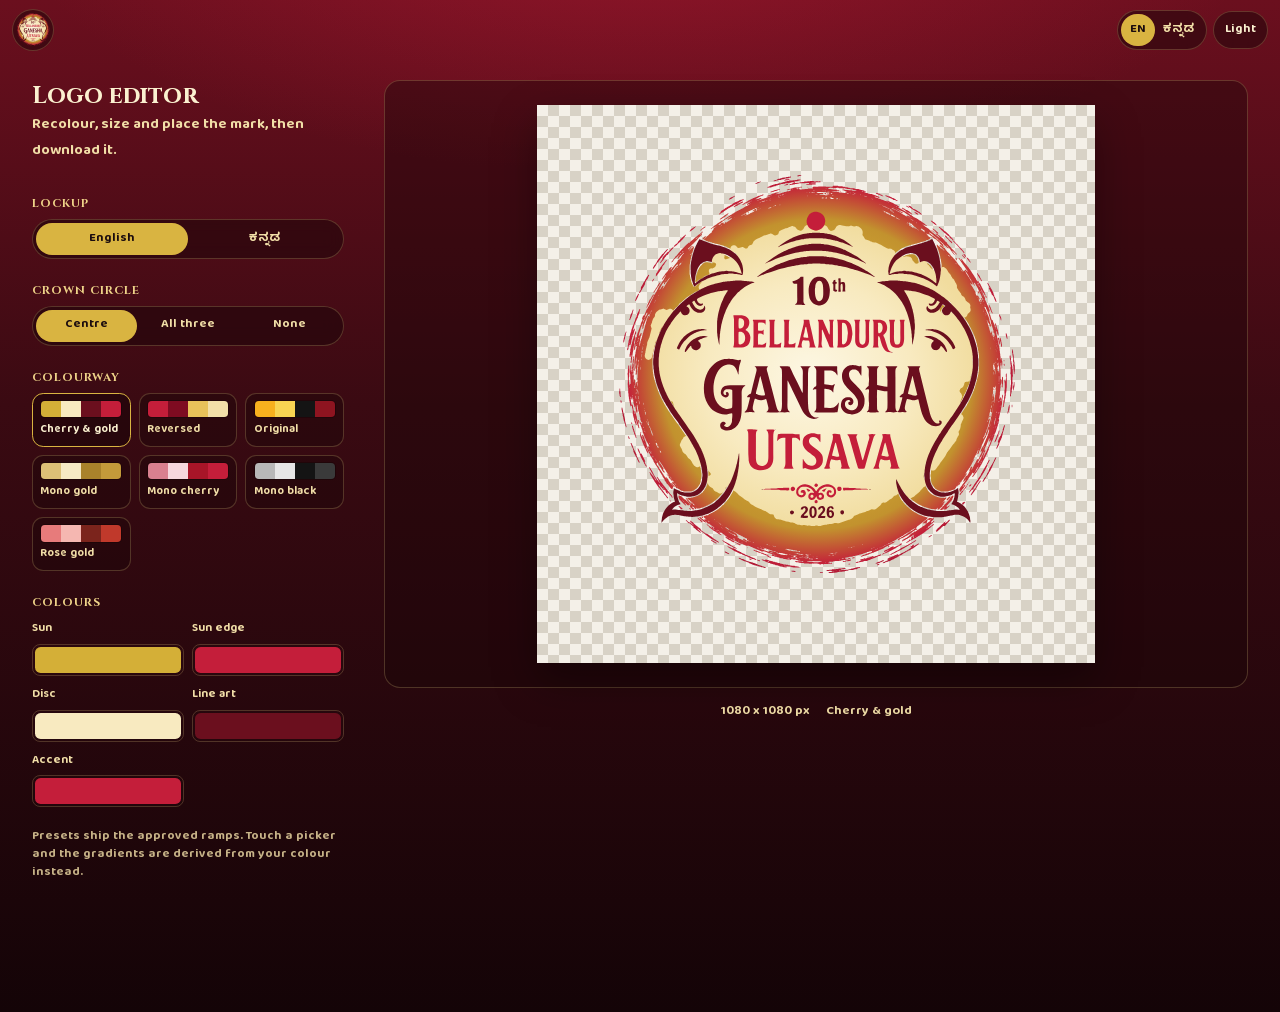
==== editor/index.html @ 96b64805 "Add logo editor functionality and styles for Bellandur Ganesha Utsava - Introduced a new logo editor" ====
<!DOCTYPE html>
<html lang="en" data-theme="dark" data-lang="en">
  <head>
    <meta charset="utf-8" />
    <meta name="viewport" content="width=device-width, initial-scale=1, viewport-fit=cover" />
    <title>Logo editor | Bellandur Ganesha Utsava</title>
    <meta
      name="description"
      content="Recolour and lay out the Bellandur Ganesha Utsava logo in your browser, then download it as a print-ready vector PDF, PNG or SVG."
    />
    <meta name="theme-color" content="#6B0F1E" />
    <link rel="icon" href="../imgs/logo-en.svg" type="image/svg+xml" />
    <script>
      (function () {
        try {
          var t = localStorage.getItem("bgu-theme") || "dark";
          var l = localStorage.getItem("bgu-lang") || "en";
          document.documentElement.setAttribute("data-theme", t === "light" ? "light" : "dark");
          document.documentElement.setAttribute("data-lang", l === "kn" ? "kn" : "en");
          document.documentElement.setAttribute("lang", l === "kn" ? "kn" : "en");
        } catch (e) {}
      })();
    </script>
    <link rel="stylesheet" href="../css/main.css" />
    <link rel="stylesheet" href="editor.css" />
  </head>
  <body data-asset-base="../" data-page="editor">
    <nav class="top-nav" aria-label="Site">
      <a class="nav-brand is-visible" href="../" aria-label="Home">
        <img data-brand-logo src="../imgs/logo-en.svg" width="3762" height="3762" alt="" />
      </a>
      <div class="controls">
        <div class="seg" role="group" aria-label="Language">
          <button type="button" data-set-lang="en" aria-pressed="true">EN</button>
          <button type="button" data-set-lang="kn" aria-pressed="false">ಕನ್ನಡ</button>
        </div>
        <button type="button" class="theme-toggle" id="theme-toggle" data-i18n="theme.toLight">
          Light
        </button>
      </div>
    </nav>

    <main class="page">
      <div class="editor-shell">
        <aside class="panel" aria-label="Logo controls">
          <div class="editor-head">
            <div>
              <h1 data-i18n="ed.title">Logo editor</h1>
              <p data-i18n="ed.lead">Recolour, size and place the mark, then download it.</p>
            </div>
          </div>

          <div class="field">
            <span class="field-label" id="lbl-lockup" data-i18n="ed.lockup">Lockup</span>
            <div class="seg seg--full" role="group" aria-labelledby="lbl-lockup" id="ctl-lockup">
              <button type="button" data-lockup="english" aria-pressed="true">English</button>
              <button type="button" data-lockup="kannada" aria-pressed="false">ಕನ್ನಡ</button>
            </div>
          </div>

          <div class="field">
            <span class="field-label" id="lbl-crown" data-i18n="ed.crown">Crown circle</span>
            <div class="seg seg--full" role="group" aria-labelledby="lbl-crown" id="ctl-crown">
              <button type="button" data-crown="center" aria-pressed="true" data-i18n="ed.crownCentre">
                Centre
              </button>
              <button type="button" data-crown="all" aria-pressed="false" data-i18n="ed.crownAll">
                All three
              </button>
              <button type="button" data-crown="none" aria-pressed="false" data-i18n="ed.crownNone">
                None
              </button>
            </div>
          </div>

          <div class="field">
            <span class="field-label" data-i18n="ed.colourway">Colourway</span>
            <div class="swatches" id="ctl-scheme"></div>
          </div>

          <div class="field">
            <span class="field-label" data-i18n="ed.colours">Colours</span>
            <div class="colours">
              <label class="colour"
                ><span data-i18n="ed.cSun">Sun</span
                ><input type="color" id="c-sun" value="#D4AF37"
              /></label>
              <label class="colour"
                ><span data-i18n="ed.cEdge">Sun edge</span
                ><input type="color" id="c-edge" value="#C41E3A"
              /></label>
              <label class="colour"
                ><span data-i18n="ed.cDisc">Disc</span
                ><input type="color" id="c-disc" value="#F8EAC0"
              /></label>
              <label class="colour"
                ><span data-i18n="ed.cInk">Line art</span
                ><input type="color" id="c-ink" value="#6B0F1E"
              /></label>
              <label class="colour"
                ><span data-i18n="ed.cAccent">Accent</span
                ><input type="color" id="c-accent" value="#C41E3A"
              /></label>
            </div>
            <p class="field-note" data-i18n="ed.coloursNote">
              Presets ship the approved ramps. Touch a picker and the gradients are
              derived from your colour instead.
            </p>
          </div>

          <div class="field">
            <span class="field-label" id="lbl-bg" data-i18n="ed.background">Background</span>
            <div class="seg seg--full" role="group" aria-labelledby="lbl-bg" id="ctl-bg">
              <button type="button" data-bg="transparent" aria-pressed="true" data-i18n="ed.bgNone">
                None
              </button>
              <button type="button" data-bg="#FFF8EC" aria-pressed="false" data-i18n="ed.bgPaper">
                Paper
              </button>
              <button type="button" data-bg="#6B0F1E" aria-pressed="false" data-i18n="ed.bgCherry">
                Cherry
              </button>
              <button type="button" data-bg="#D4AF37" aria-pressed="false" data-i18n="ed.bgGold">
                Gold
              </button>
            </div>
            <label class="colour"
              ><span data-i18n="ed.bgCustom">Custom background</span
              ><input type="color" id="c-bg" value="#140407"
            /></label>
          </div>

          <div class="field">
            <label for="ctl-board" data-i18n="ed.artboard">Artboard</label>
            <select id="ctl-board"></select>
            <div class="row" id="ctl-custom-board" hidden>
              <label class="colour"
                ><span data-i18n="ed.width">Width</span
                ><input type="number" id="board-w" min="1" step="1" value="1080"
              /></label>
              <label class="colour"
                ><span data-i18n="ed.height">Height</span
                ><input type="number" id="board-h" min="1" step="1" value="1080"
              /></label>
            </div>
          </div>

          <div class="field">
            <label for="ctl-size" data-i18n="ed.size">Size</label>
            <input type="range" id="ctl-size" min="20" max="160" step="1" value="78" />
            <div class="row">
              <button type="button" class="btn btn--ghost" id="btn-fit" data-i18n="ed.fit">Fit</button>
              <button type="button" class="btn btn--ghost" id="btn-centre" data-i18n="ed.centre">
                Centre
              </button>
            </div>
            <p class="field-note" data-i18n="ed.dragNote">Drag the mark on the artboard to place it.</p>
          </div>

          <div class="field">
            <label for="ctl-png" data-i18n="ed.pngSize">PNG size</label>
            <select id="ctl-png"></select>
          </div>

          <div class="field">
            <span class="field-label" data-i18n="ed.download">Download</span>
            <button type="button" class="btn" id="btn-pdf" data-i18n="ed.pdf">PDF for print</button>
            <div class="row">
              <button type="button" class="btn btn--ghost" id="btn-png">PNG</button>
              <button type="button" class="btn btn--ghost" id="btn-svg">SVG</button>
            </div>
            <p class="field-note" data-i18n="ed.pdfNote">
              The PDF is real vector art, so it stays sharp at any size. PDF pages have
              no transparency: with no background the mark prints on bare paper.
            </p>
          </div>

          <p class="field-note">
            <a class="back-link" href="../resources/" data-i18n="ed.backResources"
              >Back to resources</a
            >
          </p>
        </aside>

        <section class="stage" aria-label="Preview">
          <div class="stage-frame">
            <div class="artboard" id="artboard" data-transparent="true"></div>
          </div>
          <div class="stage-meta">
            <span id="stage-dims"></span>
            <span id="stage-scheme"></span>
          </div>
          <p class="stage-status" id="status" role="status"></p>
        </section>
      </div>
    </main>

    <script src="../js/main.js" defer></script>
    <script src="svg2pdf.js" defer></script>
    <script src="editor.js" defer></script>
  </body>
</html>
---- css/main.css ----
@font-face {
  font-family: "Cinzel";
  src: url("../fonts-web/Cinzel-700.woff2") format("woff2");
  font-weight: 700;
  font-style: normal;
  font-display: swap;
}

@font-face {
  font-family: "Cinzel";
  src: url("../fonts-web/Cinzel-900.woff2") format("woff2");
  font-weight: 900;
  font-style: normal;
  font-display: swap;
}

@font-face {
  font-family: "Baloo Tamma 2";
  src: url("../fonts-web/BalooTamma2-700.woff2") format("woff2");
  font-weight: 700;
  font-style: normal;
  font-display: swap;
}

@font-face {
  font-family: "Noto Sans Kannada";
  src: url("../fonts-web/NotoSansKannada-700.woff2") format("woff2");
  font-weight: 700;
  font-style: normal;
  font-display: swap;
}

:root,
[data-theme="dark"] {
  --cherry-900: #3a0a12;
  --cherry-800: #6b0f1e;
  --cherry-700: #8f1529;
  --cherry-600: #c41e3a;
  --gold-100: #fbf1d0;
  --gold-200: #f2dfa8;
  --gold-300: #efd489;
  --gold-400: #d9b441;
  --gold-500: #c9932f;
  --ink: #1a0b0e;
  --paper: #fff8ec;
  --bg: #3a0a12;
  --bg-mid: #6b0f1e;
  --bg-deep: #1a0508;
  --text: #fff8ec;
  --text-muted: #f2dfa8;
  --heading: #fbf1d0;
  --accent: #d9b441;
  --accent-soft: #efd489;
  --surface: rgba(26, 5, 8, 0.4);
  --surface-strong: rgba(26, 5, 8, 0.55);
  --border: rgba(239, 212, 137, 0.45);
  --border-soft: rgba(239, 212, 137, 0.22);
  --nav-bg: rgba(26, 5, 8, 0.5);
  --glow-a: rgba(196, 30, 58, 0.55);
  --glow-b: rgba(201, 147, 47, 0.22);
  --dot: rgba(251, 241, 208, 0.45);
  --dot-idle: rgba(251, 241, 208, 0.35);
  --btn-ghost-hover: rgba(251, 241, 208, 0.08);
  --photo-grad-a: rgba(239, 212, 137, 0.35);
  --photo-grad-b: rgba(196, 30, 58, 0.55);
  --photo-base: linear-gradient(160deg, #8f1529, #3a0a12);
  --page-bg: radial-gradient(ellipse 90% 50% at 50% -10%, rgba(196, 30, 58, 0.45), transparent 55%),
    linear-gradient(180deg, #6b0f1e, #3a0a12 40%, #140407);
  --theme-meta: #6b0f1e;
  --space-1: 0.25rem;
  --space-2: 0.5rem;
  --space-3: 0.75rem;
  --space-4: 1rem;
  --space-5: 1.5rem;
  --space-6: 2rem;
  --space-7: 3rem;
  --space-8: 4rem;
  --radius: 1rem;
  --font-display: "Cinzel", "Times New Roman", serif;
  --font-body: "Baloo Tamma 2", "Noto Sans Kannada", system-ui, sans-serif;
  --safe-b: env(safe-area-inset-bottom, 0px);
  --safe-t: env(safe-area-inset-top, 0px);
}

[data-theme="light"] {
  --bg: #fff8ec;
  --bg-mid: #f7e7c8;
  --bg-deep: #f0d9a8;
  --text: #3a0a12;
  --text-muted: #6b0f1e;
  --heading: #6b0f1e;
  --accent: #9a6418;
  --accent-soft: #c9932f;
  --surface: rgba(107, 15, 30, 0.06);
  --surface-strong: rgba(107, 15, 30, 0.1);
  --border: rgba(107, 15, 30, 0.35);
  --border-soft: rgba(107, 15, 30, 0.18);
  --nav-bg: rgba(255, 248, 236, 0.82);
  --glow-a: rgba(196, 30, 58, 0.18);
  --glow-b: rgba(201, 147, 47, 0.28);
  --dot: rgba(107, 15, 30, 0.28);
  --dot-idle: rgba(107, 15, 30, 0.28);
  --btn-ghost-hover: rgba(107, 15, 30, 0.06);
  --photo-grad-a: rgba(201, 147, 47, 0.35);
  --photo-grad-b: rgba(196, 30, 58, 0.28);
  --photo-base: linear-gradient(160deg, #f7e7c8, #fbf1d0);
  --page-bg: radial-gradient(ellipse 90% 50% at 50% -10%, rgba(196, 30, 58, 0.12), transparent 55%),
    linear-gradient(180deg, #fff8ec, #f7e7c8 55%, #f0d9a8);
  --theme-meta: #fff8ec;
  --ink: #3a0a12;
  --gold-100: #6b0f1e;
  --gold-200: #6b0f1e;
  --gold-300: #8f1529;
  --gold-400: #9a6418;
}

[data-lang="kn"] body {
  font-family: "Noto Sans Kannada", "Baloo Tamma 2", system-ui, sans-serif;
}

[data-lang="kn"] .reel h1,
[data-lang="kn"] .reel h2,
[data-lang="kn"] .page-header h1,
[data-lang="kn"] .asset-group h2 {
  font-family: "Noto Sans Kannada", "Baloo Tamma 2", sans-serif;
  letter-spacing: 0;
  font-weight: 700;
}

*,
*::before,
*::after {
  box-sizing: border-box;
}

html {
  height: 100%;
  scroll-behavior: smooth;
}

body {
  margin: 0;
  min-height: 100%;
  font-family: var(--font-body);
  color: var(--text);
  background: var(--bg);
  -webkit-font-smoothing: antialiased;
  text-rendering: optimizeLegibility;
}

img {
  max-width: 100%;
  height: auto;
  display: block;
}

a {
  color: inherit;
}

.sr-only {
  position: absolute;
  width: 1px;
  height: 1px;
  padding: 0;
  margin: -1px;
  overflow: hidden;
  clip: rect(0, 0, 0, 0);
  white-space: nowrap;
  border: 0;
  opacity: 0;
}

/* Reels shell */
.reels {
  height: 100dvh;
  overflow-y: auto;
  scroll-snap-type: y mandatory;
  scroll-behavior: smooth;
  overscroll-behavior-y: contain;
  -webkit-overflow-scrolling: touch;
}

.reel {
  position: relative;
  min-height: 100dvh;
  scroll-snap-align: start;
  scroll-snap-stop: always;
  display: grid;
  align-content: center;
  padding: calc(var(--safe-t) + var(--space-6)) var(--space-5)
    calc(var(--safe-b) + var(--space-8));
  overflow: hidden;
  isolation: isolate;
}

.reel::before {
  content: "";
  position: absolute;
  inset: 0;
  z-index: -2;
  background:
    radial-gradient(ellipse 90% 70% at 50% 0%, var(--glow-a), transparent 55%),
    radial-gradient(ellipse 80% 60% at 80% 100%, var(--glow-b), transparent 50%),
    linear-gradient(165deg, var(--bg-mid) 0%, var(--bg) 48%, var(--bg-deep) 100%);
}

.reel::after {
  content: "";
  position: absolute;
  inset: 0;
  z-index: -1;
  opacity: 0.18;
  background-image: radial-gradient(circle at 1px 1px, var(--dot) 1px, transparent 0);
  background-size: 22px 22px;
  pointer-events: none;
}

.reel-inner {
  width: min(100%, 28rem);
  margin-inline: auto;
  text-align: center;
}

.reel h1,
.reel h2 {
  font-family: var(--font-display);
  font-weight: 900;
  line-height: 1.1;
  letter-spacing: 0.02em;
  margin: 0 0 var(--space-4);
  text-wrap: balance;
}

.reel h1 {
  font-size: clamp(1.85rem, 7vw, 2.6rem);
  color: var(--heading);
}

.reel h2 {
  font-size: clamp(1.55rem, 6vw, 2.15rem);
  color: var(--heading);
}

.reel p {
  margin: 0 0 var(--space-5);
  font-size: 1.05rem;
  line-height: 1.55;
  color: var(--text-muted);
  text-wrap: pretty;
}

.kannada,
.lang-sub {
  font-family: "Noto Sans Kannada", "Baloo Tamma 2", sans-serif;
  font-size: 1.15rem;
  color: var(--accent-soft);
  margin-bottom: var(--space-4);
}

[data-lang="en"] .only-kn,
[data-lang="kn"] .only-en {
  display: none !important;
}

.brand-mark {
  width: min(68vw, 15rem);
  margin: 0 auto var(--space-5);
  filter: drop-shadow(0 18px 28px rgba(0, 0, 0, 0.35));
  animation: float-soft 5.5s ease-in-out infinite;
  transform-origin: center top;
  transition: opacity 420ms ease, transform 520ms cubic-bezier(0.22, 1, 0.36, 1), filter 420ms ease;
  will-change: transform, opacity;
}

body.is-away-home .brand-mark {
  animation: none;
  opacity: 0;
  transform: translate(-28vw, -38vh) scale(0.18);
  filter: drop-shadow(0 4px 8px rgba(0, 0, 0, 0.2));
  pointer-events: none;
}

@keyframes float-soft {
  0%,
  100% {
    transform: translateY(0);
  }
  50% {
    transform: translateY(-0.55rem);
  }
}

@media (prefers-reduced-motion: reduce) {
  .brand-mark {
    animation: none;
    transition: opacity 200ms ease;
  }

  body.is-away-home .brand-mark {
    transform: none;
  }

  .nav-brand {
    transition: opacity 200ms ease;
    transform: none;
  }

  body.is-away-home .nav-brand,
  body[data-page="resources"] .nav-brand,
  .nav-brand.is-visible {
    transform: none;
  }

  html {
    scroll-behavior: auto;
  }

  .reel.is-active .reel-inner {
    animation: none;
  }
}

.eyebrow {
  display: inline-block;
  margin-bottom: var(--space-3);
  font-family: var(--font-display);
  font-size: 0.78rem;
  font-weight: 700;
  letter-spacing: 0.16em;
  text-transform: uppercase;
  color: var(--accent);
}

[data-lang="kn"] .eyebrow {
  font-family: "Noto Sans Kannada", "Baloo Tamma 2", sans-serif;
  letter-spacing: 0.04em;
  text-transform: none;
}

.cta-row {
  display: flex;
  flex-wrap: wrap;
  gap: var(--space-3);
  justify-content: center;
}

.btn {
  display: inline-flex;
  align-items: center;
  justify-content: center;
  min-height: 2.75rem;
  padding: 0.7rem 1.25rem;
  border-radius: 999px;
  border: 2px solid transparent;
  font-family: var(--font-body);
  font-size: 1rem;
  font-weight: 700;
  text-decoration: none;
  transition: transform 160ms ease, background-color 160ms ease, border-color 160ms ease;
}

.btn:focus-visible {
  outline: 3px solid var(--accent-soft);
  outline-offset: 3px;
}

.btn-primary {
  background: var(--accent);
  color: var(--ink);
}

[data-theme="dark"] .btn-primary {
  color: #1a0b0e;
}

[data-theme="light"] .btn-primary {
  color: #fff8ec;
  background: var(--cherry-600);
}

.btn-primary:hover {
  transform: translateY(-1px);
  filter: brightness(1.05);
}

.btn-ghost {
  background: transparent;
  color: var(--heading);
  border-color: var(--border);
}

.btn-ghost:hover {
  border-color: var(--accent);
  background: var(--btn-ghost-hover);
}

.placeholder-box {
  margin: 0 auto var(--space-5);
  padding: var(--space-5);
  border: 1.5px dashed var(--border);
  border-radius: var(--radius);
  background: var(--surface);
  color: var(--text-muted);
}

.placeholder-box + .placeholder-box {
  margin-top: calc(var(--space-3) * -1);
}

.placeholder-box strong {
  display: block;
  font-family: var(--font-display);
  font-size: 1.05rem;
  color: var(--heading);
  margin-bottom: var(--space-2);
}

[data-lang="kn"] .placeholder-box strong {
  font-family: "Noto Sans Kannada", "Baloo Tamma 2", sans-serif;
}

.placeholder-box span {
  display: block;
  font-size: 0.95rem;
  line-height: 1.45;
  color: var(--text-muted);
}

.program-list {
  list-style: none;
  margin: 0 0 var(--space-5);
  padding: 0;
  display: grid;
  gap: var(--space-3);
  text-align: left;
}

.program-list li {
  padding: var(--space-4);
  border-radius: calc(var(--radius) - 2px);
  background: var(--surface);
  border: 1px solid var(--border-soft);
}

.program-list .slot {
  display: block;
  font-family: var(--font-display);
  font-size: 0.8rem;
  letter-spacing: 0.08em;
  text-transform: uppercase;
  color: var(--accent);
  margin-bottom: var(--space-1);
}

[data-lang="kn"] .program-list .slot {
  font-family: "Noto Sans Kannada", "Baloo Tamma 2", sans-serif;
  letter-spacing: 0.02em;
  text-transform: none;
}

.program-list .title {
  display: block;
  font-size: 1.05rem;
  color: var(--heading);
}

.qr-frame {
  width: min(58vw, 12rem);
  aspect-ratio: 1;
  margin: 0 auto var(--space-5);
  display: grid;
  place-items: center;
  border-radius: var(--radius);
  border: 2px dashed var(--border);
  background:
    linear-gradient(135deg, var(--surface), var(--surface-strong)),
    repeating-linear-gradient(
      -45deg,
      transparent,
      transparent 8px,
      var(--border-soft) 8px,
      var(--border-soft) 16px
    );
  color: var(--text-muted);
  font-size: 0.95rem;
  line-height: 1.35;
  padding: var(--space-4);
}

.photo-link {
  display: block;
  margin: 0 auto var(--space-5);
  width: min(100%, 18rem);
  aspect-ratio: 4 / 5;
  border-radius: 1.25rem;
  overflow: hidden;
  position: relative;
  text-decoration: none;
  border: 2px solid var(--border-soft);
  background:
    radial-gradient(circle at 30% 20%, var(--photo-grad-a), transparent 45%),
    radial-gradient(circle at 70% 80%, var(--photo-grad-b), transparent 50%),
    var(--photo-base);
  box-shadow: 0 18px 40px rgba(0, 0, 0, 0.2);
  transition: transform 180ms ease, border-color 180ms ease;
}

.photo-link:hover {
  transform: translateY(-2px);
  border-color: var(--accent);
}

.photo-link:focus-visible {
  outline: 3px solid var(--accent-soft);
  outline-offset: 3px;
}

.photo-link .label {
  position: absolute;
  inset: auto 0 0;
  padding: var(--space-5) var(--space-4);
  background: linear-gradient(transparent, rgba(26, 5, 8, 0.88));
  font-family: var(--font-display);
  font-size: 1rem;
  color: #fbf1d0;
}

[data-theme="light"] .photo-link .label {
  background: linear-gradient(transparent, rgba(255, 248, 236, 0.95));
  color: var(--heading);
}

[data-lang="kn"] .photo-link .label {
  font-family: "Noto Sans Kannada", "Baloo Tamma 2", sans-serif;
}

.top-nav {
  position: fixed;
  top: 0;
  left: 0;
  right: 0;
  z-index: 20;
  display: flex;
  justify-content: space-between;
  align-items: center;
  gap: var(--space-2);
  padding: calc(var(--safe-t) + 0.55rem) var(--space-3) 0.55rem;
  pointer-events: none;
}

.top-nav a,
.controls {
  pointer-events: auto;
}

.nav-brand {
  display: grid;
  place-items: center;
  flex: 0 0 auto;
  width: 2.65rem;
  height: 2.65rem;
  padding: 0.15rem;
  border-radius: 999px;
  text-decoration: none;
  background: var(--nav-bg);
  border: 1px solid var(--border-soft);
  backdrop-filter: blur(8px);
  opacity: 0;
  visibility: hidden;
  transform: translate(38vw, 36vh) scale(5.2);
  transform-origin: center center;
  transition: opacity 380ms ease, transform 520ms cubic-bezier(0.22, 1, 0.36, 1), visibility 0s linear 380ms;
  pointer-events: none;
  will-change: transform, opacity;
}

.nav-brand img {
  width: 100%;
  height: 100%;
  object-fit: contain;
}

.nav-brand.is-visible,
body.is-away-home .nav-brand,
body[data-page="resources"] .nav-brand {
  opacity: 1;
  visibility: visible;
  transform: translate(0, 0) scale(1);
  pointer-events: auto;
  transition: opacity 380ms ease, transform 520ms cubic-bezier(0.22, 1, 0.36, 1), visibility 0s linear 0s;
}

.nav-brand:focus-visible {
  outline: 3px solid var(--accent-soft);
  outline-offset: 2px;
}

.nav-link {
  font-size: 0.88rem;
  font-weight: 700;
  text-decoration: none;
  color: var(--heading);
  padding: 0.4rem 0.7rem;
  border-radius: 999px;
  background: var(--nav-bg);
  border: 1px solid var(--border-soft);
  backdrop-filter: blur(8px);
}

.nav-link:focus-visible {
  outline: 3px solid var(--accent-soft);
  outline-offset: 2px;
}

.controls {
  display: flex;
  align-items: center;
  gap: 0.35rem;
  flex-wrap: wrap;
  justify-content: flex-end;
  max-width: 70%;
}

.seg {
  display: inline-flex;
  align-items: center;
  padding: 0.18rem;
  border-radius: 999px;
  background: var(--nav-bg);
  border: 1px solid var(--border-soft);
  backdrop-filter: blur(8px);
}

.seg button {
  appearance: none;
  border: 0;
  background: transparent;
  color: var(--text-muted);
  font-family: var(--font-body);
  font-size: 0.78rem;
  font-weight: 700;
  min-height: 2rem;
  min-width: 2rem;
  padding: 0.25rem 0.55rem;
  border-radius: 999px;
  cursor: pointer;
  line-height: 1;
}

.seg button[aria-pressed="true"] {
  background: var(--accent);
  color: #1a0b0e;
}

[data-theme="light"] .seg button[aria-pressed="true"] {
  background: var(--cherry-600);
  color: #fff8ec;
}

.seg button:focus-visible {
  outline: 2px solid var(--accent-soft);
  outline-offset: 1px;
}

.theme-toggle {
  appearance: none;
  border: 1px solid var(--border-soft);
  background: var(--nav-bg);
  color: var(--heading);
  font-family: var(--font-body);
  font-size: 0.78rem;
  font-weight: 700;
  min-height: 2.35rem;
  padding: 0.25rem 0.7rem;
  border-radius: 999px;
  cursor: pointer;
  backdrop-filter: blur(8px);
}

.theme-toggle:focus-visible {
  outline: 2px solid var(--accent-soft);
  outline-offset: 2px;
}

.dots {
  position: fixed;
  right: 0.7rem;
  top: 50%;
  transform: translateY(-50%);
  z-index: 20;
  display: flex;
  flex-direction: column;
  gap: 0.55rem;
}

.dots button {
  width: 0.55rem;
  height: 0.55rem;
  padding: 0;
  border: 0;
  border-radius: 999px;
  background: var(--dot-idle);
  cursor: pointer;
  transition: transform 160ms ease, background-color 160ms ease;
}

.dots button[aria-current="true"] {
  background: var(--accent);
  transform: scale(1.35);
}

.dots button:focus-visible {
  outline: 2px solid var(--accent-soft);
  outline-offset: 2px;
}

.swipe-hint {
  position: absolute;
  left: 50%;
  bottom: calc(var(--safe-b) + 1.1rem);
  transform: translateX(-50%);
  font-size: 0.82rem;
  letter-spacing: 0.08em;
  text-transform: uppercase;
  color: var(--text-muted);
  opacity: 0.85;
  animation: nudge 2.2s ease-in-out infinite;
}

[data-lang="kn"] .swipe-hint {
  letter-spacing: 0.02em;
  text-transform: none;
  font-family: "Noto Sans Kannada", "Baloo Tamma 2", sans-serif;
}

@keyframes nudge {
  0%,
  100% {
    transform: translate(-50%, 0);
    opacity: 0.7;
  }
  50% {
    transform: translate(-50%, 0.35rem);
    opacity: 1;
  }
}

@media (prefers-reduced-motion: reduce) {
  .swipe-hint {
    animation: none;
  }
}

.reel.is-active .reel-inner {
  animation: rise-in 520ms ease both;
}

@keyframes rise-in {
  from {
    opacity: 0.55;
    transform: translateY(0.8rem);
  }
  to {
    opacity: 1;
    transform: translateY(0);
  }
}

/* Resources page */
.page {
  min-height: 100dvh;
  background: var(--page-bg);
  color: var(--text);
  padding: calc(var(--safe-t) + var(--space-7)) var(--space-4)
    calc(var(--safe-b) + var(--space-7));
}

.page-wrap {
  width: min(100%, 42rem);
  margin: 0 auto;
}

.page-header {
  text-align: center;
  margin-bottom: var(--space-7);
}

.page-header img {
  width: 7.5rem;
  margin: 0 auto var(--space-4);
}

.page-header h1 {
  font-family: var(--font-display);
  font-weight: 900;
  font-size: clamp(1.7rem, 6vw, 2.3rem);
  color: var(--heading);
  margin: 0 0 var(--space-3);
}

.page-header p {
  margin: 0;
  color: var(--text-muted);
  line-height: 1.5;
}

.back-link {
  display: inline-flex;
  margin-bottom: var(--space-5);
  color: var(--accent);
  font-weight: 700;
  text-decoration: none;
}

.back-link:focus-visible {
  outline: 3px solid var(--accent-soft);
  outline-offset: 3px;
}

.asset-group {
  margin-bottom: var(--space-7);
}

.asset-group h2 {
  font-family: var(--font-display);
  font-size: 1.2rem;
  color: var(--heading);
  margin: 0 0 var(--space-4);
  padding-bottom: var(--space-2);
  border-bottom: 1px solid var(--border-soft);
}

.editor-cta-body {
  margin: 0 0 var(--space-3);
  font-size: 0.92rem;
  color: var(--text-muted);
  line-height: 1.5;
}

.asset-grid {
  display: grid;
  gap: var(--space-4);
}

@media (min-width: 640px) {
  .asset-grid {
    grid-template-columns: 1fr 1fr;
  }
}

.asset-card {
  display: grid;
  gap: var(--space-3);
  padding: var(--space-4);
  border-radius: var(--radius);
  background: var(--surface);
  border: 1px solid var(--border-soft);
}

.asset-card .preview {
  aspect-ratio: 1;
  display: grid;
  place-items: center;
  border-radius: calc(var(--radius) - 4px);
  background: var(--surface-strong);
  padding: var(--space-4);
}

.asset-card .preview.dark {
  background: #140407;
}

.asset-card .preview.light {
  background: #fff8ec;
}

.asset-card img {
  width: min(100%, 10rem);
}

.asset-card h3 {
  margin: 0;
  font-size: 1rem;
  color: var(--heading);
}

.asset-card p {
  margin: 0;
  font-size: 0.92rem;
  color: var(--text-muted);
  line-height: 1.4;
}

.asset-actions {
  display: flex;
  flex-wrap: wrap;
  gap: var(--space-2);
}

.asset-actions a {
  display: inline-flex;
  align-items: center;
  min-height: 2.5rem;
  padding: 0.45rem 0.9rem;
  border-radius: 999px;
  background: var(--accent);
  color: #1a0b0e;
  font-weight: 700;
  font-size: 0.92rem;
  text-decoration: none;
}

[data-theme="light"] .asset-actions a {
  background: var(--cherry-600);
  color: #fff8ec;
}

.asset-actions a.secondary {
  background: transparent;
  color: var(--heading);
  border: 1px solid var(--border);
}

.asset-actions a:focus-visible {
  outline: 3px solid var(--accent-soft);
  outline-offset: 2px;
}

.note {
  margin-top: var(--space-6);
  padding: var(--space-4);
  border-radius: var(--radius);
  background: var(--surface);
  border: 1px solid var(--border-soft);
  color: var(--text-muted);
  font-size: 0.95rem;
  line-height: 1.5;
}

@media (min-width: 768px) {
  .reel-inner {
    width: min(100%, 32rem);
  }

  .dots {
    right: calc(50% - 18rem);
  }

  .controls {
    max-width: none;
  }
}
---- editor/editor.css ----
/* Logo editor shell. Tokens, fonts and the nav come from ../css/main.css. */

.editor-shell {
  max-width: 84rem;
  margin: 0 auto;
  padding: var(--space-6) var(--space-4) var(--space-7);
  display: grid;
  gap: var(--space-5);
}

/* One column: the preview leads, the controls follow it. */
.editor-shell > .stage {
  order: -1;
}

@media (min-width: 62rem) {
  .editor-shell {
    grid-template-columns: 20rem minmax(0, 1fr);
    align-items: start;
    gap: var(--space-6);
  }

  .editor-shell > .stage {
    order: 0;
  }
}

.editor-head {
  display: flex;
  flex-wrap: wrap;
  align-items: baseline;
  justify-content: space-between;
  gap: var(--space-3);
  margin-bottom: var(--space-2);
}

.editor-head h1 {
  font-family: var(--font-display);
  font-size: 1.5rem;
  color: var(--heading);
  margin: 0;
}

.editor-head p {
  margin: 0;
  font-size: 0.92rem;
  color: var(--text-muted);
}

/* ---------- control panel ---------- */

.panel {
  display: grid;
  gap: var(--space-5);
  align-content: start;
}

@media (min-width: 62rem) {
  .panel {
    position: sticky;
    top: var(--space-5);
    max-height: calc(100vh - var(--space-8));
    overflow-y: auto;
    padding-right: var(--space-2);
    scrollbar-width: thin;
  }
}

.field {
  display: grid;
  gap: var(--space-2);
}

.field > label:not(.colour),
.field > .field-label {
  font-family: var(--font-display);
  font-size: 0.72rem;
  letter-spacing: 0.09em;
  text-transform: uppercase;
  color: var(--accent-soft);
}

.field-note {
  font-size: 0.78rem;
  color: var(--text-muted);
  opacity: 0.8;
  line-height: 1.45;
}

.seg--full {
  display: grid;
  grid-auto-flow: column;
  grid-auto-columns: 1fr;
  width: 100%;
}

.seg--full button {
  min-width: 0;
}

.swatches {
  display: grid;
  grid-template-columns: repeat(auto-fill, minmax(5.5rem, 1fr));
  gap: var(--space-2);
}

.swatch {
  appearance: none;
  display: grid;
  gap: 0.35rem;
  justify-items: start;
  padding: 0.4rem 0.45rem 0.5rem;
  border-radius: 0.7rem;
  border: 1px solid var(--border-soft);
  background: var(--surface);
  color: var(--text-muted);
  font-family: var(--font-body);
  font-size: 0.72rem;
  font-weight: 700;
  line-height: 1.2;
  cursor: pointer;
  text-align: left;
}

.swatch[aria-pressed="true"] {
  border-color: var(--accent);
  color: var(--heading);
  background: var(--surface-strong);
}

.swatch:focus-visible {
  outline: 3px solid var(--accent-soft);
  outline-offset: 2px;
}

.swatch .chips {
  display: flex;
  width: 100%;
  height: 1.15rem;
  border-radius: 0.3rem;
  overflow: hidden;
  border: 1px solid rgba(0, 0, 0, 0.25);
}

.swatch .chips span {
  flex: 1;
}

.colours {
  display: grid;
  grid-template-columns: repeat(auto-fill, minmax(6.5rem, 1fr));
  gap: var(--space-2);
}

.colour {
  display: grid;
  gap: 0.3rem;
  font-size: 0.74rem;
  color: var(--text-muted);
}

.colour input[type="color"] {
  appearance: none;
  width: 100%;
  height: 2rem;
  padding: 0;
  border: 1px solid var(--border-soft);
  border-radius: 0.5rem;
  background: transparent;
  cursor: pointer;
}

.colour input[type="color"]::-webkit-color-swatch-wrapper {
  padding: 2px;
}

.colour input[type="color"]::-webkit-color-swatch {
  border: 0;
  border-radius: 0.35rem;
}

select,
input[type="number"] {
  width: 100%;
  min-height: 2.5rem;
  padding: 0.4rem 0.6rem;
  border-radius: 0.6rem;
  border: 1px solid var(--border-soft);
  background: var(--surface-strong);
  color: var(--text);
  font-family: var(--font-body);
  font-size: 0.9rem;
}

select:focus-visible,
input:focus-visible {
  outline: 3px solid var(--accent-soft);
  outline-offset: 2px;
}

input[type="range"] {
  width: 100%;
  accent-color: var(--accent);
}

.row {
  display: grid;
  grid-template-columns: 1fr 1fr;
  gap: var(--space-2);
}

.btn {
  appearance: none;
  display: inline-flex;
  align-items: center;
  justify-content: center;
  gap: 0.4rem;
  min-height: 2.75rem;
  padding: 0.5rem 1rem;
  border: 0;
  border-radius: 999px;
  background: var(--accent);
  color: #1a0b0e;
  font-family: var(--font-body);
  font-weight: 700;
  font-size: 0.92rem;
  cursor: pointer;
  text-decoration: none;
}

[data-theme="light"] .btn {
  background: var(--cherry-600);
  color: #fff8ec;
}

.btn--ghost {
  background: transparent;
  color: var(--heading);
  border: 1px solid var(--border);
}

[data-theme="light"] .btn--ghost {
  background: transparent;
  color: var(--heading);
}

.btn:focus-visible {
  outline: 3px solid var(--accent-soft);
  outline-offset: 2px;
}

.btn[disabled] {
  opacity: 0.5;
  cursor: progress;
}

/* ---------- stage ---------- */

.stage {
  display: grid;
  gap: var(--space-3);
  justify-items: center;
}

.stage-frame {
  width: 100%;
  display: grid;
  place-items: center;
  padding: var(--space-5);
  border-radius: var(--radius);
  background: var(--surface);
  border: 1px solid var(--border-soft);
  min-height: 22rem;
}

.artboard {
  position: relative;
  max-width: 100%;
  box-shadow: 0 18px 40px rgba(0, 0, 0, 0.35);
  touch-action: none;
  cursor: grab;
  overflow: hidden;
}

.artboard.is-dragging {
  cursor: grabbing;
}

/* transparency chequer, drawn under the artwork */
.artboard[data-transparent="true"] {
  background-color: #f4f0e8;
  background-image:
    linear-gradient(45deg, #d8d2c6 25%, transparent 25%, transparent 75%, #d8d2c6 75%),
    linear-gradient(45deg, #d8d2c6 25%, transparent 25%, transparent 75%, #d8d2c6 75%);
  background-size: 22px 22px;
  background-position: 0 0, 11px 11px;
}

.artboard svg {
  position: absolute;
  display: block;
  pointer-events: none;
}

.stage-meta {
  display: flex;
  flex-wrap: wrap;
  gap: var(--space-2) var(--space-4);
  align-items: center;
  justify-content: center;
  font-size: 0.8rem;
  color: var(--text-muted);
}

.stage-status {
  min-height: 1.2rem;
  font-size: 0.82rem;
  color: var(--accent-soft);
}

.stage-status[data-tone="error"] {
  color: #ffb4a8;
}
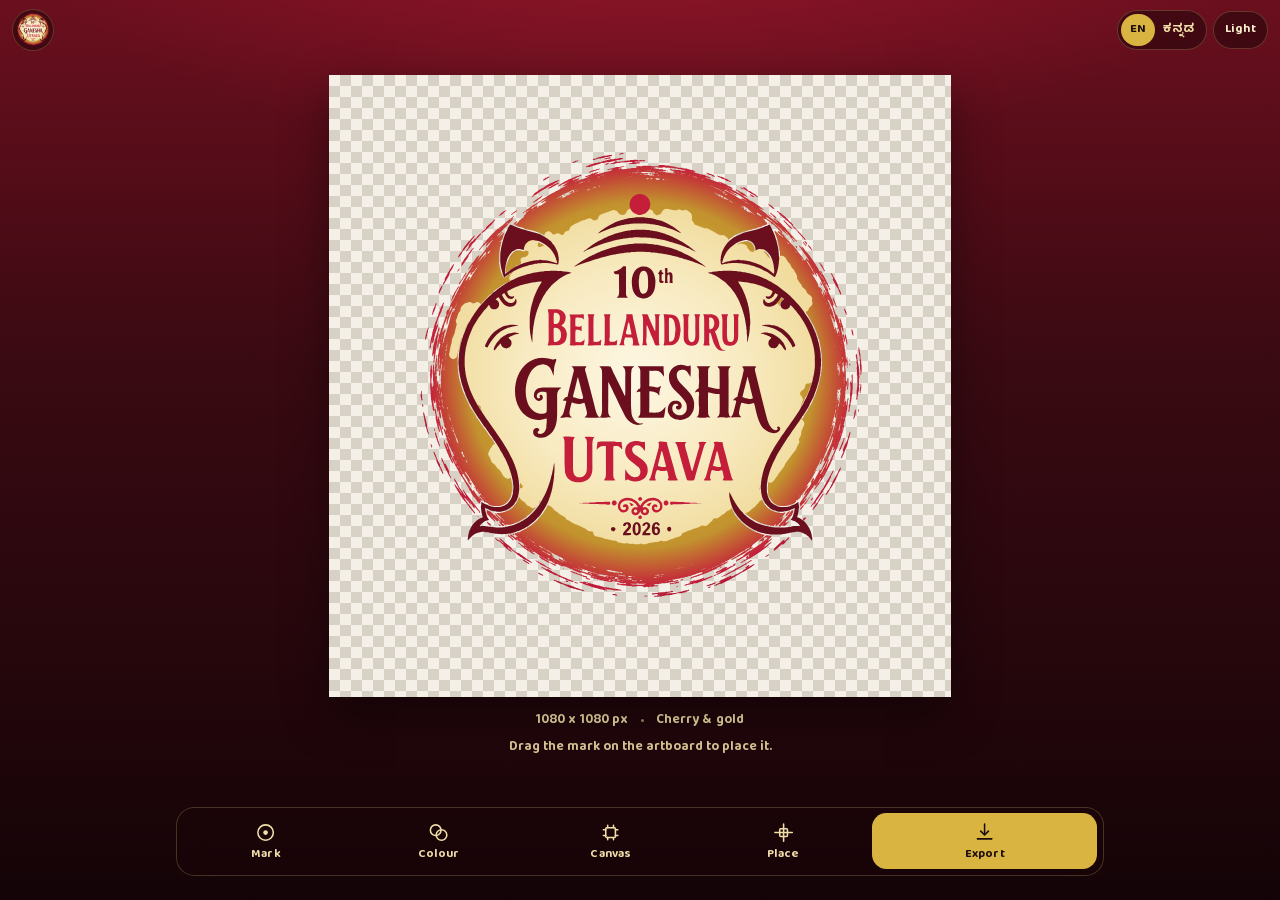
==== commit dec86b76: "Add logo-board-fresh launch configuration and new HTML files for logo comparison - Introduced a new " ====
--- a/editor/index.html
+++ b/editor/index.html
@@ -19,6 +19,7 @@
           document.documentElement.setAttribute("data-lang", l === "kn" ? "kn" : "en");
           document.documentElement.setAttribute("lang", l === "kn" ? "kn" : "en");
         } catch (e) {}
+        document.documentElement.classList.add("editor-lock");
       })();
     </script>
     <link rel="stylesheet" href="../css/main.css" />
@@ -26,7 +27,7 @@
   </head>
   <body data-asset-base="../" data-page="editor">
     <nav class="top-nav" aria-label="Site">
-      <a class="nav-brand is-visible" href="../" aria-label="Home">
+      <a class="nav-brand is-visible" href="../resources/" aria-label="Back to resources">
         <img data-brand-logo src="../imgs/logo-en.svg" width="3762" height="3762" alt="" />
       </a>
       <div class="controls">
@@ -40,158 +41,199 @@
       </div>
     </nav>
 
-    <main class="page">
-      <div class="editor-shell">
-        <aside class="panel" aria-label="Logo controls">
-          <div class="editor-head">
-            <div>
-              <h1 data-i18n="ed.title">Logo editor</h1>
-              <p data-i18n="ed.lead">Recolour, size and place the mark, then download it.</p>
+    <main class="editor">
+      <h1 class="sr-only" data-i18n="ed.title">Logo editor</h1>
+      <p class="sr-only" data-i18n="ed.lead">Recolour, size and place the mark, then download it.</p>
+
+      <div class="nav-gutter" aria-hidden="true"></div>
+
+      <!-- The artwork. It stays on screen at every size, at every step. -->
+      <section class="stage" aria-label="Preview">
+        <div class="stage-frame">
+          <div class="artboard" id="artboard" data-transparent="true"></div>
+          <div class="stage-caption" id="stage-caption">
+            <p class="stage-meta">
+              <span id="stage-dims"></span>
+              <span class="stage-sep" aria-hidden="true"></span>
+              <span id="stage-scheme"></span>
+            </p>
+            <div class="stage-foot">
+              <p class="stage-status" id="status" role="status"></p>
+              <p class="stage-hint" id="hint" data-i18n="ed.dragNote">Drag the mark on the artboard to place it.</p>
             </div>
           </div>
-
-          <div class="field">
-            <span class="field-label" id="lbl-lockup" data-i18n="ed.lockup">Lockup</span>
-            <div class="seg seg--full" role="group" aria-labelledby="lbl-lockup" id="ctl-lockup">
-              <button type="button" data-lockup="english" aria-pressed="true">English</button>
-              <button type="button" data-lockup="kannada" aria-pressed="false">ಕನ್ನಡ</button>
+        </div>
+      </section>
+
+      <!-- Controls. Closed, they are a single row. Open, they push the artwork
+           up rather than covering it, so an edit is always visible as it is made. -->
+      <div class="tray">
+        <div class="sheet-wrap" id="sheet-wrap">
+          <div class="sheet" id="sheet" role="group" tabindex="-1" aria-labelledby="sheet-title">
+            <div class="sheet-card">
+              <div class="sheet-head">
+                <h2 class="sheet-title" id="sheet-title"></h2>
+                <button type="button" class="sheet-done" id="sheet-done" data-i18n="ed.done">Done</button>
+              </div>
+
+              <div class="sheet-body">
+              <div class="group" data-group="mark" hidden>
+                <div class="field">
+                  <span class="field-label" id="lbl-lockup" data-i18n="ed.lockup">Lockup</span>
+                  <div class="seg seg--full" role="group" aria-labelledby="lbl-lockup" id="ctl-lockup">
+                    <button type="button" data-lockup="english" aria-pressed="true">English</button>
+                    <button type="button" data-lockup="kannada" aria-pressed="false">ಕನ್ನಡ</button>
+                  </div>
+                </div>
+                <div class="field">
+                  <span class="field-label" id="lbl-crown" data-i18n="ed.crown">Crown circle</span>
+                  <div class="seg seg--full" role="group" aria-labelledby="lbl-crown" id="ctl-crown">
+                    <button type="button" data-crown="center" aria-pressed="true" data-i18n="ed.crownCentre">Centre</button>
+                    <button type="button" data-crown="all" aria-pressed="false" data-i18n="ed.crownAll">All three</button>
+                    <button type="button" data-crown="none" aria-pressed="false" data-i18n="ed.crownNone">None</button>
+                  </div>
+                </div>
+              </div>
+
+              <div class="group" data-group="colour" hidden>
+                <div class="field">
+                  <span class="field-label" data-i18n="ed.colourway">Colourway</span>
+                  <div class="swatches" id="ctl-scheme"></div>
+                </div>
+                <div class="field">
+                  <span class="field-label" data-i18n="ed.colours">Colours</span>
+                  <div class="wells">
+                    <label class="well"
+                      ><input type="color" id="c-sun" value="#D4AF37" /><span data-i18n="ed.cSun">Sun</span></label
+                    >
+                    <label class="well"
+                      ><input type="color" id="c-edge" value="#C41E3A" /><span data-i18n="ed.cEdge">Sun edge</span></label
+                    >
+                    <label class="well"
+                      ><input type="color" id="c-disc" value="#F8EAC0" /><span data-i18n="ed.cDisc">Disc</span></label
+                    >
+                    <label class="well"
+                      ><input type="color" id="c-ink" value="#6B0F1E" /><span data-i18n="ed.cInk">Line art</span></label
+                    >
+                    <label class="well"
+                      ><input type="color" id="c-accent" value="#C41E3A" /><span data-i18n="ed.cAccent">Accent</span></label
+                    >
+                  </div>
+                </div>
+              </div>
+
+              <div class="group" data-group="canvas" hidden>
+                <div class="field">
+                  <label for="ctl-board" data-i18n="ed.artboard">Artboard</label>
+                  <select id="ctl-board"></select>
+                  <div class="row" id="ctl-custom-board" hidden>
+                    <label class="stack"
+                      ><span data-i18n="ed.width">Width</span
+                      ><input type="number" id="board-w" min="1" step="1" value="1080"
+                    /></label>
+                    <label class="stack"
+                      ><span data-i18n="ed.height">Height</span
+                      ><input type="number" id="board-h" min="1" step="1" value="1080"
+                    /></label>
+                  </div>
+                </div>
+                <div class="field">
+                  <span class="field-label" id="lbl-bg" data-i18n="ed.background">Background</span>
+                  <div class="bg-row">
+                    <div class="seg seg--full" role="group" aria-labelledby="lbl-bg" id="ctl-bg">
+                      <button type="button" data-bg="transparent" aria-pressed="true" data-i18n="ed.bgNone">None</button>
+                      <button type="button" data-bg="#FFF8EC" aria-pressed="false" data-i18n="ed.bgPaper">Paper</button>
+                      <button type="button" data-bg="#6B0F1E" aria-pressed="false" data-i18n="ed.bgCherry">Cherry</button>
+                      <button type="button" data-bg="#D4AF37" aria-pressed="false" data-i18n="ed.bgGold">Gold</button>
+                    </div>
+                    <label class="well well--wide"
+                      ><input type="color" id="c-bg" value="#140407" /><span data-i18n="ed.bgCustom">Custom background</span></label
+                    >
+                  </div>
+                </div>
+              </div>
+
+              <div class="group" data-group="place" hidden>
+                <div class="field">
+                  <label for="ctl-size" data-i18n="ed.size">Size</label>
+                  <div class="slider">
+                    <input type="range" id="ctl-size" min="20" max="160" step="1" value="78" />
+                    <output class="slider-value" id="size-value" for="ctl-size">78%</output>
+                  </div>
+                  <div class="row">
+                    <button type="button" class="btn btn--ghost" id="btn-fit" data-i18n="ed.fit">Fit</button>
+                    <button type="button" class="btn btn--ghost" id="btn-centre" data-i18n="ed.centre">Centre</button>
+                  </div>
+                  <p class="field-note" data-i18n="ed.dragNote">Drag the mark on the artboard to place it.</p>
+                </div>
+              </div>
+
+              <div class="group" data-group="export" hidden>
+                <div class="field">
+                  <button type="button" class="btn btn--wide" id="btn-pdf" data-i18n="ed.pdf">PDF for print</button>
+                  <div class="row">
+                    <button type="button" class="btn btn--ghost" id="btn-png">PNG</button>
+                    <button type="button" class="btn btn--ghost" id="btn-svg">SVG</button>
+                  </div>
+                </div>
+                <div class="field">
+                  <label for="ctl-png" data-i18n="ed.pngSize">PNG size</label>
+                  <select id="ctl-png"></select>
+                  <p class="field-note" data-i18n="ed.pdfNote">
+                    The PDF is real vector art, so it stays sharp at any size. PDF pages have no
+                    transparency: with no background the mark prints on bare paper.
+                  </p>
+                </div>
+                </div>
+              </div>
             </div>
           </div>
-
-          <div class="field">
-            <span class="field-label" id="lbl-crown" data-i18n="ed.crown">Crown circle</span>
-            <div class="seg seg--full" role="group" aria-labelledby="lbl-crown" id="ctl-crown">
-              <button type="button" data-crown="center" aria-pressed="true" data-i18n="ed.crownCentre">
-                Centre
-              </button>
-              <button type="button" data-crown="all" aria-pressed="false" data-i18n="ed.crownAll">
-                All three
-              </button>
-              <button type="button" data-crown="none" aria-pressed="false" data-i18n="ed.crownNone">
-                None
-              </button>
-            </div>
-          </div>
-
-          <div class="field">
-            <span class="field-label" data-i18n="ed.colourway">Colourway</span>
-            <div class="swatches" id="ctl-scheme"></div>
-          </div>
-
-          <div class="field">
-            <span class="field-label" data-i18n="ed.colours">Colours</span>
-            <div class="colours">
-              <label class="colour"
-                ><span data-i18n="ed.cSun">Sun</span
-                ><input type="color" id="c-sun" value="#D4AF37"
-              /></label>
-              <label class="colour"
-                ><span data-i18n="ed.cEdge">Sun edge</span
-                ><input type="color" id="c-edge" value="#C41E3A"
-              /></label>
-              <label class="colour"
-                ><span data-i18n="ed.cDisc">Disc</span
-                ><input type="color" id="c-disc" value="#F8EAC0"
-              /></label>
-              <label class="colour"
-                ><span data-i18n="ed.cInk">Line art</span
-                ><input type="color" id="c-ink" value="#6B0F1E"
-              /></label>
-              <label class="colour"
-                ><span data-i18n="ed.cAccent">Accent</span
-                ><input type="color" id="c-accent" value="#C41E3A"
-              /></label>
-            </div>
-            <p class="field-note" data-i18n="ed.coloursNote">
-              Presets ship the approved ramps. Touch a picker and the gradients are
-              derived from your colour instead.
-            </p>
-          </div>
-
-          <div class="field">
-            <span class="field-label" id="lbl-bg" data-i18n="ed.background">Background</span>
-            <div class="seg seg--full" role="group" aria-labelledby="lbl-bg" id="ctl-bg">
-              <button type="button" data-bg="transparent" aria-pressed="true" data-i18n="ed.bgNone">
-                None
-              </button>
-              <button type="button" data-bg="#FFF8EC" aria-pressed="false" data-i18n="ed.bgPaper">
-                Paper
-              </button>
-              <button type="button" data-bg="#6B0F1E" aria-pressed="false" data-i18n="ed.bgCherry">
-                Cherry
-              </button>
-              <button type="button" data-bg="#D4AF37" aria-pressed="false" data-i18n="ed.bgGold">
-                Gold
-              </button>
-            </div>
-            <label class="colour"
-              ><span data-i18n="ed.bgCustom">Custom background</span
-              ><input type="color" id="c-bg" value="#140407"
-            /></label>
-          </div>
-
-          <div class="field">
-            <label for="ctl-board" data-i18n="ed.artboard">Artboard</label>
-            <select id="ctl-board"></select>
-            <div class="row" id="ctl-custom-board" hidden>
-              <label class="colour"
-                ><span data-i18n="ed.width">Width</span
-                ><input type="number" id="board-w" min="1" step="1" value="1080"
-              /></label>
-              <label class="colour"
-                ><span data-i18n="ed.height">Height</span
-                ><input type="number" id="board-h" min="1" step="1" value="1080"
-              /></label>
-            </div>
-          </div>
-
-          <div class="field">
-            <label for="ctl-size" data-i18n="ed.size">Size</label>
-            <input type="range" id="ctl-size" min="20" max="160" step="1" value="78" />
-            <div class="row">
-              <button type="button" class="btn btn--ghost" id="btn-fit" data-i18n="ed.fit">Fit</button>
-              <button type="button" class="btn btn--ghost" id="btn-centre" data-i18n="ed.centre">
-                Centre
-              </button>
-            </div>
-            <p class="field-note" data-i18n="ed.dragNote">Drag the mark on the artboard to place it.</p>
-          </div>
-
-          <div class="field">
-            <label for="ctl-png" data-i18n="ed.pngSize">PNG size</label>
-            <select id="ctl-png"></select>
-          </div>
-
-          <div class="field">
-            <span class="field-label" data-i18n="ed.download">Download</span>
-            <button type="button" class="btn" id="btn-pdf" data-i18n="ed.pdf">PDF for print</button>
-            <div class="row">
-              <button type="button" class="btn btn--ghost" id="btn-png">PNG</button>
-              <button type="button" class="btn btn--ghost" id="btn-svg">SVG</button>
-            </div>
-            <p class="field-note" data-i18n="ed.pdfNote">
-              The PDF is real vector art, so it stays sharp at any size. PDF pages have
-              no transparency: with no background the mark prints on bare paper.
-            </p>
-          </div>
-
-          <p class="field-note">
-            <a class="back-link" href="../resources/" data-i18n="ed.backResources"
-              >Back to resources</a
-            >
-          </p>
-        </aside>
-
-        <section class="stage" aria-label="Preview">
-          <div class="stage-frame">
-            <div class="artboard" id="artboard" data-transparent="true"></div>
-          </div>
-          <div class="stage-meta">
-            <span id="stage-dims"></span>
-            <span id="stage-scheme"></span>
-          </div>
-          <p class="stage-status" id="status" role="status"></p>
-        </section>
+        </div>
+
+        <div class="dock" role="toolbar" aria-label="Tools">
+          <button type="button" class="dock-btn" data-tool="mark" aria-expanded="false" aria-controls="sheet">
+            <svg viewBox="0 0 24 24" aria-hidden="true" focusable="false">
+              <circle cx="12" cy="12" r="8" />
+              <circle cx="12" cy="12" r="2.4" class="fill" />
+            </svg>
+            <span data-i18n="ed.toolMark">Mark</span>
+          </button>
+          <button type="button" class="dock-btn" data-tool="colour" aria-expanded="false" aria-controls="sheet">
+            <svg viewBox="0 0 24 24" aria-hidden="true" focusable="false">
+              <circle cx="9" cy="9.5" r="5.5" />
+              <circle cx="15" cy="14.5" r="5.5" />
+            </svg>
+            <span data-i18n="ed.toolColour">Colour</span>
+          </button>
+          <button type="button" class="dock-btn" data-tool="canvas" aria-expanded="false" aria-controls="sheet">
+            <svg viewBox="0 0 24 24" aria-hidden="true" focusable="false">
+              <rect x="7" y="7" width="10" height="10" rx="1" />
+              <path d="M9 4.5v2.5M4.5 9h2.5M15 4.5v2.5M19.5 9h-2.5M9 19.5v-2.5M4.5 15h2.5M15 19.5v-2.5M19.5 15h-2.5" />
+            </svg>
+            <span data-i18n="ed.toolCanvas">Canvas</span>
+          </button>
+          <button type="button" class="dock-btn" data-tool="place" aria-expanded="false" aria-controls="sheet">
+            <svg viewBox="0 0 24 24" aria-hidden="true" focusable="false">
+              <path d="M12 3v18M3 12h18" />
+              <rect x="8" y="8" width="8" height="8" rx="1" />
+            </svg>
+            <span data-i18n="ed.toolPlace">Place</span>
+          </button>
+          <button
+            type="button"
+            class="dock-btn dock-btn--primary"
+            data-tool="export"
+            aria-expanded="false"
+            aria-controls="sheet"
+          >
+            <svg viewBox="0 0 24 24" aria-hidden="true" focusable="false">
+              <path d="M12 3v11" />
+              <path d="M8 10.5l4 4 4-4" />
+              <path d="M4.5 18.5h15" />
+            </svg>
+            <span data-i18n="ed.toolExport">Export</span>
+          </button>
+        </div>
       </div>
     </main>
 
--- a/css/main.css
+++ b/css/main.css
@@ -220,6 +220,113 @@
   width: min(100%, 28rem);
   margin-inline: auto;
   text-align: center;
+  position: relative;
+  z-index: 1;
+}
+
+/* Home festive layer: repeated diyas + soft confetti */
+.home-festive {
+  position: absolute;
+  inset: 0;
+  z-index: 0;
+  pointer-events: none;
+  overflow: hidden;
+}
+
+.home-diyas {
+  position: absolute;
+  inset: -8%;
+  opacity: 0.22;
+  background-image: url("../imgs/diya.svg");
+  background-size: 3.4rem 3.4rem;
+  background-repeat: repeat;
+  transform: rotate(-8deg);
+  mask-image: radial-gradient(ellipse 70% 65% at 50% 45%, #000 20%, transparent 78%);
+  -webkit-mask-image: radial-gradient(ellipse 70% 65% at 50% 45%, #000 20%, transparent 78%);
+}
+
+[data-theme="light"] .home-diyas {
+  opacity: 0.16;
+}
+
+.home-confetti {
+  position: absolute;
+  inset: 0;
+}
+
+.home-confetti span {
+  position: absolute;
+  top: -8%;
+  width: 0.45rem;
+  height: 0.7rem;
+  border-radius: 0.12rem;
+  opacity: 0.55;
+  animation: confetti-fall 9s linear infinite;
+}
+
+.home-confetti span:nth-child(3n) {
+  width: 0.35rem;
+  height: 0.35rem;
+  border-radius: 999px;
+}
+
+.home-confetti span:nth-child(4n) {
+  width: 0.55rem;
+  height: 0.28rem;
+  border-radius: 999px;
+}
+
+.home-confetti span:nth-child(1) { left: 6%; background: #efd489; animation-delay: 0s; animation-duration: 8.2s; }
+.home-confetti span:nth-child(2) { left: 14%; background: #c41e3a; animation-delay: -1.2s; animation-duration: 10s; }
+.home-confetti span:nth-child(3) { left: 22%; background: #d9b441; animation-delay: -2.4s; animation-duration: 7.6s; }
+.home-confetti span:nth-child(4) { left: 30%; background: #f2dfa8; animation-delay: -0.6s; animation-duration: 9.4s; }
+.home-confetti span:nth-child(5) { left: 38%; background: #e03a54; animation-delay: -3.1s; animation-duration: 8.8s; }
+.home-confetti span:nth-child(6) { left: 46%; background: #efd489; animation-delay: -4.2s; animation-duration: 11s; }
+.home-confetti span:nth-child(7) { left: 54%; background: #c9932f; animation-delay: -1.8s; animation-duration: 7.9s; }
+.home-confetti span:nth-child(8) { left: 62%; background: #c41e3a; animation-delay: -5s; animation-duration: 9.1s; }
+.home-confetti span:nth-child(9) { left: 70%; background: #fbf1d0; animation-delay: -2.7s; animation-duration: 10.4s; }
+.home-confetti span:nth-child(10) { left: 78%; background: #d9b441; animation-delay: -0.3s; animation-duration: 8.5s; }
+.home-confetti span:nth-child(11) { left: 86%; background: #e03a54; animation-delay: -3.8s; animation-duration: 9.7s; }
+.home-confetti span:nth-child(12) { left: 10%; background: #efd489; animation-delay: -6.1s; animation-duration: 11.2s; }
+.home-confetti span:nth-child(13) { left: 42%; background: #f2dfa8; animation-delay: -4.9s; animation-duration: 8s; }
+.home-confetti span:nth-child(14) { left: 58%; background: #c41e3a; animation-delay: -7.2s; animation-duration: 10.8s; }
+.home-confetti span:nth-child(15) { left: 74%; background: #d9b441; animation-delay: -5.5s; animation-duration: 7.4s; }
+.home-confetti span:nth-child(16) { left: 90%; background: #efd489; animation-delay: -2s; animation-duration: 9.9s; }
+.home-confetti span:nth-child(17) { left: 26%; background: #c9932f; animation-delay: -6.8s; animation-duration: 8.3s; }
+.home-confetti span:nth-child(18) { left: 66%; background: #fbf1d0; animation-delay: -1.4s; animation-duration: 10.6s; }
+
+@keyframes confetti-fall {
+  0% {
+    transform: translate3d(0, -10vh, 0) rotate(0deg);
+    opacity: 0;
+  }
+  8% {
+    opacity: 0.55;
+  }
+  100% {
+    transform: translate3d(12px, 110vh, 0) rotate(320deg);
+    opacity: 0.15;
+  }
+}
+
+@media (prefers-reduced-motion: reduce) {
+  .home-confetti span {
+    animation: none;
+    opacity: 0.28;
+    top: auto;
+  }
+
+  .home-confetti span:nth-child(odd) {
+    top: 12%;
+  }
+
+  .home-confetti span:nth-child(even) {
+    top: 72%;
+  }
+
+  .home-confetti span:nth-child(3n) {
+    top: 40%;
+  }
 }
 
 .reel h1,
@@ -427,13 +534,52 @@
   color: var(--text-muted);
 }
 
-.program-list {
-  list-style: none;
-  margin: 0 0 var(--space-5);
-  padding: 0;
+.faq-list {
   display: grid;
   gap: var(--space-3);
   text-align: left;
+  margin: 0 0 var(--space-4);
+}
+
+.faq-item {
+  border-radius: calc(var(--radius) - 2px);
+  background: var(--surface);
+  border: 1px solid var(--border-soft);
+  padding: var(--space-3) var(--space-4);
+}
+
+.faq-item summary {
+  cursor: pointer;
+  font-family: var(--font-display);
+  font-size: 0.98rem;
+  color: var(--heading);
+  list-style: none;
+}
+
+.faq-item summary::-webkit-details-marker {
+  display: none;
+}
+
+.faq-item summary::after {
+  content: "+";
+  float: right;
+  color: var(--accent);
+  font-weight: 700;
+}
+
+.faq-item[open] summary::after {
+  content: "-";
+}
+
+.faq-item p {
+  margin: var(--space-3) 0 0;
+  font-size: 0.95rem;
+  line-height: 1.5;
+  color: var(--text-muted);
+}
+
+[data-lang="kn"] .faq-item summary {
+  font-family: "Noto Sans Kannada", "Baloo Tamma 2", sans-serif;
 }
 
 .program-list li {
@@ -466,26 +612,36 @@
 }
 
 .qr-frame {
-  width: min(58vw, 12rem);
+  width: min(58vw, 14rem);
+  margin: 0 auto var(--space-5);
+  padding: var(--space-3);
+  border-radius: var(--radius);
+  border: 1.5px solid var(--border-soft);
+  background: #fff;
+  text-align: center;
+}
+
+.qr-frame img {
+  display: block;
+  width: 100%;
+  height: auto;
   aspect-ratio: 1;
-  margin: 0 auto var(--space-5);
-  display: grid;
-  place-items: center;
-  border-radius: var(--radius);
-  border: 2px dashed var(--border);
-  background:
-    linear-gradient(135deg, var(--surface), var(--surface-strong)),
-    repeating-linear-gradient(
-      -45deg,
-      transparent,
-      transparent 8px,
-      var(--border-soft) 8px,
-      var(--border-soft) 16px
-    );
-  color: var(--text-muted);
-  font-size: 0.95rem;
-  line-height: 1.35;
-  padding: var(--space-4);
+  border-radius: calc(var(--radius) - 6px);
+}
+
+.qr-frame figcaption {
+  margin-top: var(--space-3);
+  font-size: 0.85rem;
+  letter-spacing: 0.06em;
+  text-transform: uppercase;
+  color: var(--cherry-800);
+  font-family: var(--font-display);
+}
+
+[data-lang="kn"] .qr-frame figcaption {
+  font-family: "Noto Sans Kannada", "Baloo Tamma 2", sans-serif;
+  letter-spacing: 0.02em;
+  text-transform: none;
 }
 
 .photo-link {
@@ -720,6 +876,7 @@
   left: 50%;
   bottom: calc(var(--safe-b) + 1.1rem);
   transform: translateX(-50%);
+  z-index: 1;
   font-size: 0.82rem;
   letter-spacing: 0.08em;
   text-transform: uppercase;
--- a/editor/editor.css
+++ b/editor/editor.css
@@ -1,69 +1,344 @@
-/* Logo editor shell. Tokens, fonts and the nav come from ../css/main.css. */
-
-.editor-shell {
-  max-width: 84rem;
-  margin: 0 auto;
-  padding: var(--space-6) var(--space-4) var(--space-7);
-  display: grid;
-  gap: var(--space-5);
-}
-
-/* One column: the preview leads, the controls follow it. */
-.editor-shell > .stage {
-  order: -1;
-}
-
-@media (min-width: 62rem) {
-  .editor-shell {
-    grid-template-columns: 20rem minmax(0, 1fr);
-    align-items: start;
-    gap: var(--space-6);
-  }
-
-  .editor-shell > .stage {
-    order: 0;
-  }
-}
-
-.editor-head {
+/* Logo editor. Tokens, fonts and the nav come from ../css/main.css.
+ *
+ * The shell is an instrument, not a document: the page itself never scrolls.
+ * A fixed three-row grid gives the artwork every pixel the controls are not
+ * using, so the mark is on screen while it is being edited and the export
+ * action is always one tap away.
+ */
+
+html.editor-lock,
+html.editor-lock body {
+  height: 100%;
+  overflow: hidden;
+  overscroll-behavior: none;
+}
+
+.editor {
+  /* Gold reads beautifully on the dark ground but drops to 2.6:1 on cream, so
+   * the light theme gets a deeper bronze for the same job. Both clear AA. */
+  --label: var(--accent-soft);
+  --tool-active: var(--surface-strong);
+  height: 100dvh;
+  display: grid;
+  grid-template-rows: auto minmax(0, 1fr) auto;
+  overflow: hidden;
+  background: var(--page-bg);
+  color: var(--text);
+}
+
+[data-theme="light"] .editor {
+  --label: #8a5a12;
+  --tool-active: rgba(196, 30, 58, 0.12);
+}
+
+/* Room for the fixed site nav, which floats over this row. */
+.nav-gutter {
+  height: calc(var(--safe-t) + 3.9rem);
+}
+
+/* ---------- stage ---------- */
+
+.stage {
+  min-height: 0;
+  display: grid;
+  grid-template-rows: minmax(0, 1fr);
+  justify-items: center;
+  padding: 0 var(--space-4) var(--space-3);
+}
+
+/* Caption and status travel with the artwork, so the whole block sits
+ * optically centred in whatever room is left rather than drifting apart. */
+.stage-frame {
+  min-height: 0;
+  width: 100%;
+  display: flex;
+  flex-direction: column;
+  align-items: center;
+  justify-content: center;
+  gap: var(--space-3);
+}
+
+.stage-caption {
+  display: grid;
+  justify-items: center;
+  gap: var(--space-1);
+  width: 100%;
+}
+
+.artboard {
+  position: relative;
+  box-shadow: 0 18px 44px rgba(0, 0, 0, 0.4);
+  touch-action: none;
+  cursor: grab;
+  overflow: hidden;
+}
+
+.artboard.is-dragging {
+  cursor: grabbing;
+}
+
+/* transparency chequer, drawn under the artwork */
+.artboard[data-transparent="true"] {
+  background-color: #f4f0e8;
+  background-image:
+    linear-gradient(45deg, #d8d2c6 25%, transparent 25%, transparent 75%, #d8d2c6 75%),
+    linear-gradient(45deg, #d8d2c6 25%, transparent 25%, transparent 75%, #d8d2c6 75%);
+  background-size: 22px 22px;
+  background-position: 0 0, 11px 11px;
+}
+
+.artboard svg {
+  position: absolute;
+  display: block;
+  pointer-events: none;
+}
+
+.stage-meta {
   display: flex;
   flex-wrap: wrap;
-  align-items: baseline;
+  gap: 0 var(--space-3);
+  align-items: center;
+  justify-content: center;
+  font-size: 0.78rem;
+  letter-spacing: 0.01em;
+  color: var(--text-muted);
+  margin: 0;
+}
+
+.stage-sep {
+  width: 3px;
+  height: 3px;
+  border-radius: 999px;
+  background: currentColor;
+  opacity: 0.5;
+}
+
+/* One line does for both: a message when there is one, the gesture hint when
+ * there is not. Stacking them keeps the artwork from shifting either way. */
+.stage-foot {
+  display: grid;
+  width: 100%;
+}
+
+.stage-foot > * {
+  grid-area: 1 / 1;
+}
+
+.stage-status,
+.stage-hint {
+  margin: 0;
+  min-height: 1.15rem;
+  font-size: 0.78rem;
+  text-align: center;
+  color: var(--label);
+}
+
+.stage-status[data-tone="error"] {
+  color: #ffb4a8;
+}
+
+.stage-hint {
+  color: var(--text-muted);
+  opacity: 0.86;
+  transition: opacity 260ms ease;
+}
+
+.stage-hint[data-spent="true"] {
+  opacity: 0;
+}
+
+/* While a tool is open the hint has done its job; the line it was holding
+ * goes back to the artwork, and a real message can still take it. */
+body.is-editing .stage-hint {
+  display: none;
+}
+
+body.is-editing .stage-status:empty {
+  min-height: 0;
+}
+
+/* ---------- tray: sheet + dock ---------- */
+
+.tray {
+  display: grid;
+  padding: 0 var(--space-3) calc(var(--safe-b) + var(--space-3));
+  gap: var(--space-2);
+  justify-items: center;
+}
+
+/* The open sheet takes height from the stage rather than covering it, so the
+ * artwork shrinks to make room instead of hiding under the controls. The
+ * height is animated in JS from a measurement, which is the one way this
+ * stays exact whatever the sheet contains. */
+.sheet-wrap {
+  width: min(100%, 40rem);
+  height: 0;
+  overflow: hidden;
+  transition: height 280ms cubic-bezier(0.22, 1, 0.36, 1);
+}
+
+.sheet-wrap.is-settled {
+  overflow: visible;
+}
+
+/* focused only to move the keyboard into the panel; the title says where you are */
+.sheet:focus {
+  outline: none;
+}
+
+.sheet-card {
+  border-radius: 1.15rem;
+  border: 1px solid var(--border-soft);
+  background: var(--nav-bg);
+  backdrop-filter: blur(14px);
+  overflow: hidden;
+}
+
+.sheet-head {
+  display: flex;
+  align-items: center;
   justify-content: space-between;
   gap: var(--space-3);
-  margin-bottom: var(--space-2);
-}
-
-.editor-head h1 {
+  padding: var(--space-2) var(--space-2) var(--space-2) var(--space-4);
+  border-bottom: 1px solid var(--border-soft);
+}
+
+.sheet-title {
+  margin: 0;
   font-family: var(--font-display);
-  font-size: 1.5rem;
+  font-size: 0.76rem;
+  letter-spacing: 0.11em;
+  text-transform: uppercase;
+  color: var(--label);
+}
+
+.sheet-done {
+  appearance: none;
+  border: 0;
+  background: transparent;
   color: var(--heading);
-  margin: 0;
-}
-
-.editor-head p {
-  margin: 0;
-  font-size: 0.92rem;
+  font-family: var(--font-body);
+  font-weight: 700;
+  font-size: 0.86rem;
+  min-height: 2.25rem;
+  padding: 0 0.5rem;
+  border-radius: 999px;
+  cursor: pointer;
+}
+
+.sheet-done:focus-visible,
+.dock-btn:focus-visible {
+  outline: 3px solid var(--accent-soft);
+  outline-offset: 2px;
+}
+
+/* The sheet may take at most two thirds of the window minus the fixed chrome,
+ * which leaves the artwork a floor of roughly a third at every height. Past
+ * that the sheet scrolls inside itself; the dock and Export never move. */
+.sheet-body {
+  padding: var(--space-4);
+  max-height: min(44dvh, calc(66dvh - 15.5rem));
+  overflow-y: auto;
+  overscroll-behavior: contain;
+}
+
+.group {
+  display: grid;
+  gap: var(--space-4);
+}
+
+.group[hidden] {
+  display: none;
+}
+
+/* ---------- dock ---------- */
+
+.dock {
+  width: min(100%, 40rem);
+  display: grid;
+  grid-template-columns: repeat(4, 1fr) 1.35fr;
+  align-items: stretch;
+  gap: 0.35rem;
+  padding: 0.35rem;
+  border-radius: 1.15rem;
+  border: 1px solid var(--border-soft);
+  background: var(--nav-bg);
+  backdrop-filter: blur(14px);
+}
+
+.dock-btn {
+  appearance: none;
+  border: 0;
+  background: transparent;
   color: var(--text-muted);
-}
-
-/* ---------- control panel ---------- */
-
-.panel {
-  display: grid;
-  gap: var(--space-5);
-  align-content: start;
-}
-
-@media (min-width: 62rem) {
-  .panel {
-    position: sticky;
-    top: var(--space-5);
-    max-height: calc(100vh - var(--space-8));
-    overflow-y: auto;
-    padding-right: var(--space-2);
-    scrollbar-width: thin;
-  }
+  font-family: var(--font-body);
+  font-weight: 700;
+  font-size: 0.68rem;
+  letter-spacing: 0.01em;
+  line-height: 1;
+  min-height: 3.25rem;
+  padding: 0.4rem 0.2rem;
+  border-radius: 0.9rem;
+  cursor: pointer;
+  display: grid;
+  justify-items: center;
+  align-content: center;
+  gap: 0.32rem;
+  transition: background-color 160ms ease, color 160ms ease;
+}
+
+.dock-btn svg {
+  width: 1.3rem;
+  height: 1.3rem;
+  fill: none;
+  stroke: currentColor;
+  stroke-width: 1.6;
+  stroke-linecap: round;
+  stroke-linejoin: round;
+}
+
+.dock-btn svg .fill {
+  fill: currentColor;
+  stroke: none;
+}
+
+.dock-btn span {
+  max-width: 100%;
+  overflow: hidden;
+  text-overflow: ellipsis;
+  white-space: nowrap;
+}
+
+.dock-btn[aria-expanded="true"] {
+  background: var(--tool-active);
+  color: var(--heading);
+}
+
+.dock-btn--primary {
+  background: var(--accent);
+  color: #1a0b0e;
+}
+
+[data-theme="light"] .dock-btn--primary {
+  background: var(--cherry-600);
+  color: #fff8ec;
+}
+
+.dock-btn--primary[aria-expanded="true"] {
+  background: var(--accent-soft);
+  color: #1a0b0e;
+}
+
+[data-theme="light"] .dock-btn--primary[aria-expanded="true"] {
+  background: var(--cherry-800);
+  color: #fff8ec;
+}
+
+/* ---------- fields ---------- */
+
+/* .row and friends set a display, which would otherwise beat [hidden] */
+[hidden] {
+  display: none !important;
 }
 
 .field {
@@ -71,19 +346,20 @@
   gap: var(--space-2);
 }
 
-.field > label:not(.colour),
+.field > label:not(.well):not(.stack),
 .field > .field-label {
   font-family: var(--font-display);
-  font-size: 0.72rem;
+  font-size: 0.7rem;
   letter-spacing: 0.09em;
   text-transform: uppercase;
-  color: var(--accent-soft);
+  color: var(--label);
 }
 
 .field-note {
-  font-size: 0.78rem;
+  margin: 0;
+  font-size: 0.76rem;
   color: var(--text-muted);
-  opacity: 0.8;
+  opacity: 0.88;
   line-height: 1.45;
 }
 
@@ -96,100 +372,149 @@
 
 .seg--full button {
   min-width: 0;
-}
-
+  min-height: 2.35rem;
+}
+
+/* colourways: one horizontal run, so no vertical space is spent on choice */
 .swatches {
-  display: grid;
-  grid-template-columns: repeat(auto-fill, minmax(5.5rem, 1fr));
-  gap: var(--space-2);
+  display: flex;
+  align-items: start;
+  gap: var(--space-3);
+  overflow-x: auto;
+  overscroll-behavior-x: contain;
+  scroll-snap-type: x proximity;
+  scrollbar-width: none;
+}
+
+.swatches::-webkit-scrollbar {
+  display: none;
 }
 
 .swatch {
   appearance: none;
-  display: grid;
-  gap: 0.35rem;
-  justify-items: start;
-  padding: 0.4rem 0.45rem 0.5rem;
-  border-radius: 0.7rem;
-  border: 1px solid var(--border-soft);
-  background: var(--surface);
+  border: 0;
+  background: transparent;
+  padding: 0;
+  flex: 0 0 auto;
+  width: 3.9rem;
+  display: grid;
+  justify-items: center;
+  gap: 0.4rem;
   color: var(--text-muted);
   font-family: var(--font-body);
-  font-size: 0.72rem;
+  font-size: 0.66rem;
   font-weight: 700;
-  line-height: 1.2;
+  line-height: 1.15;
+  text-align: center;
   cursor: pointer;
-  text-align: left;
+  scroll-snap-align: start;
+}
+
+/* a miniature of the mark itself: ring ramp outside, disc ramp inside, so the
+ * choice shows what it will do rather than naming four hex values */
+.swatch .chips {
+  width: 2.75rem;
+  height: 2.75rem;
+  border-radius: 999px;
+  border: 2px solid transparent;
+  box-shadow: 0 0 0 1px var(--border-soft);
+  transition: box-shadow 160ms ease;
+}
+
+.swatch-label {
+  display: block;
+  min-height: 2.3em;
 }
 
 .swatch[aria-pressed="true"] {
-  border-color: var(--accent);
   color: var(--heading);
-  background: var(--surface-strong);
+}
+
+.swatch[aria-pressed="true"] .chips {
+  border-color: var(--nav-bg);
+  box-shadow: 0 0 0 2px var(--accent);
 }
 
 .swatch:focus-visible {
   outline: 3px solid var(--accent-soft);
-  outline-offset: 2px;
-}
-
-.swatch .chips {
-  display: flex;
-  width: 100%;
-  height: 1.15rem;
-  border-radius: 0.3rem;
-  overflow: hidden;
-  border: 1px solid rgba(0, 0, 0, 0.25);
-}
-
-.swatch .chips span {
-  flex: 1;
-}
-
-.colours {
-  display: grid;
-  grid-template-columns: repeat(auto-fill, minmax(6.5rem, 1fr));
+  outline-offset: 3px;
+  border-radius: 0.6rem;
+}
+
+/* colour pickers: five wells on one line */
+.wells {
+  display: grid;
+  grid-template-columns: repeat(5, 1fr);
   gap: var(--space-2);
 }
 
-.colour {
-  display: grid;
-  gap: 0.3rem;
-  font-size: 0.74rem;
+.well {
+  display: grid;
+  justify-items: center;
+  gap: 0.35rem;
+  font-size: 0.66rem;
+  line-height: 1.15;
+  text-align: center;
   color: var(--text-muted);
-}
-
-.colour input[type="color"] {
+  cursor: pointer;
+}
+
+.well input[type="color"] {
   appearance: none;
-  width: 100%;
-  height: 2rem;
+  width: 2.4rem;
+  height: 2.4rem;
   padding: 0;
   border: 1px solid var(--border-soft);
-  border-radius: 0.5rem;
+  border-radius: 999px;
   background: transparent;
   cursor: pointer;
 }
 
-.colour input[type="color"]::-webkit-color-swatch-wrapper {
+.well input[type="color"]::-webkit-color-swatch-wrapper {
   padding: 2px;
 }
 
-.colour input[type="color"]::-webkit-color-swatch {
+.well input[type="color"]::-webkit-color-swatch {
   border: 0;
-  border-radius: 0.35rem;
+  border-radius: 999px;
+}
+
+.well input[type="color"]::-moz-color-swatch {
+  border: 0;
+  border-radius: 999px;
+}
+
+.bg-row {
+  display: grid;
+  gap: var(--space-2);
+}
+
+.well--wide {
+  grid-template-columns: 2.4rem 1fr;
+  justify-items: start;
+  align-items: center;
+  gap: var(--space-2);
+  text-align: left;
+}
+
+.stack {
+  display: grid;
+  gap: 0.3rem;
+  font-size: 0.72rem;
+  color: var(--text-muted);
 }
 
 select,
 input[type="number"] {
   width: 100%;
-  min-height: 2.5rem;
+  min-height: 2.6rem;
   padding: 0.4rem 0.6rem;
-  border-radius: 0.6rem;
+  border-radius: 0.7rem;
   border: 1px solid var(--border-soft);
   background: var(--surface-strong);
   color: var(--text);
   font-family: var(--font-body);
-  font-size: 0.9rem;
+  font-size: 0.88rem;
 }
 
 select:focus-visible,
@@ -198,9 +523,25 @@
   outline-offset: 2px;
 }
 
+.slider {
+  display: grid;
+  grid-template-columns: minmax(0, 1fr) 2.9rem;
+  align-items: center;
+  gap: var(--space-3);
+}
+
 input[type="range"] {
   width: 100%;
+  min-height: 2.25rem;
   accent-color: var(--accent);
+}
+
+.slider-value {
+  font-size: 0.78rem;
+  font-weight: 700;
+  color: var(--text-muted);
+  text-align: right;
+  font-variant-numeric: tabular-nums;
 }
 
 .row {
@@ -228,22 +569,22 @@
   text-decoration: none;
 }
 
+.btn--wide {
+  width: 100%;
+}
+
 [data-theme="light"] .btn {
   background: var(--cherry-600);
   color: #fff8ec;
 }
 
-.btn--ghost {
+.btn--ghost,
+[data-theme="light"] .btn--ghost {
   background: transparent;
   color: var(--heading);
   border: 1px solid var(--border);
 }
 
-[data-theme="light"] .btn--ghost {
-  background: transparent;
-  color: var(--heading);
-}
-
 .btn:focus-visible {
   outline: 3px solid var(--accent-soft);
   outline-offset: 2px;
@@ -254,70 +595,260 @@
   cursor: progress;
 }
 
-/* ---------- stage ---------- */
-
-.stage {
-  display: grid;
-  gap: var(--space-3);
-  justify-items: center;
-}
-
-.stage-frame {
-  width: 100%;
-  display: grid;
-  place-items: center;
-  padding: var(--space-5);
-  border-radius: var(--radius);
-  background: var(--surface);
-  border: 1px solid var(--border-soft);
-  min-height: 22rem;
-}
-
-.artboard {
-  position: relative;
-  max-width: 100%;
-  box-shadow: 0 18px 40px rgba(0, 0, 0, 0.35);
-  touch-action: none;
-  cursor: grab;
-  overflow: hidden;
-}
-
-.artboard.is-dragging {
-  cursor: grabbing;
-}
-
-/* transparency chequer, drawn under the artwork */
-.artboard[data-transparent="true"] {
-  background-color: #f4f0e8;
-  background-image:
-    linear-gradient(45deg, #d8d2c6 25%, transparent 25%, transparent 75%, #d8d2c6 75%),
-    linear-gradient(45deg, #d8d2c6 25%, transparent 25%, transparent 75%, #d8d2c6 75%);
-  background-size: 22px 22px;
-  background-position: 0 0, 11px 11px;
-}
-
-.artboard svg {
-  position: absolute;
-  display: block;
-  pointer-events: none;
-}
-
-.stage-meta {
-  display: flex;
-  flex-wrap: wrap;
-  gap: var(--space-2) var(--space-4);
-  align-items: center;
-  justify-content: center;
-  font-size: 0.8rem;
-  color: var(--text-muted);
-}
-
-.stage-status {
-  min-height: 1.2rem;
-  font-size: 0.82rem;
-  color: var(--accent-soft);
-}
-
-.stage-status[data-tone="error"] {
-  color: #ffb4a8;
-}
+/* ---------- wider screens ----------
+ * Same instrument, more air: the dock and sheet stay a centred island and the
+ * artwork keeps the rest of the window. Nothing moves to a second model.
+ */
+
+@media (min-width: 48rem) {
+  .stage {
+    padding: 0 var(--space-6) var(--space-4);
+  }
+
+  .tray {
+    padding: 0 var(--space-4) calc(var(--safe-b) + var(--space-5));
+    gap: var(--space-3);
+  }
+
+  .sheet-body {
+    padding: var(--space-5);
+    max-height: 40dvh;
+  }
+
+  .dock-btn {
+    font-size: 0.76rem;
+    min-height: 3.5rem;
+  }
+
+  .dock-btn svg {
+    width: 1.45rem;
+    height: 1.45rem;
+  }
+
+  .swatches {
+    display: grid;
+    grid-template-columns: repeat(7, minmax(0, 1fr));
+    overflow: visible;
+  }
+
+  .swatch {
+    width: auto;
+    font-size: 0.7rem;
+  }
+
+  .swatch .chips {
+    width: 3.1rem;
+    height: 3.1rem;
+  }
+
+  .well {
+    font-size: 0.72rem;
+  }
+
+  .well input[type="color"] {
+    width: 2.75rem;
+    height: 2.75rem;
+  }
+
+  .bg-row {
+    grid-template-columns: minmax(0, 1fr) minmax(0, 14rem);
+    align-items: center;
+  }
+
+  .stage-meta,
+  .stage-status,
+  .stage-hint {
+    font-size: 0.82rem;
+  }
+}
+
+@media (min-width: 64rem) {
+  .sheet-wrap,
+  .dock {
+    width: min(100%, 58rem);
+  }
+
+  .stage {
+    padding: 0 var(--space-6) var(--space-5);
+  }
+}
+
+/* Wide windows have width to spare, so the bottom tray lays a sheet's fields
+ * out side by side: shorter tray, bigger artwork. Short windows use the side
+ * tray below instead, where the sheet is narrow and stays stacked. */
+@media (min-width: 64rem) and (min-height: 35rem) {
+  .group {
+    grid-auto-flow: column;
+    grid-auto-columns: minmax(0, 1fr);
+    align-items: start;
+    gap: var(--space-6);
+  }
+
+  .group[data-group="colour"] {
+    grid-template-columns: minmax(0, 1.7fr) minmax(0, 1fr);
+  }
+
+  .group[data-group="export"] {
+    grid-template-columns: minmax(0, 1fr) minmax(0, 1.2fr);
+  }
+
+  .swatches {
+    grid-template-columns: repeat(7, minmax(0, 1fr));
+    gap: var(--space-2);
+  }
+
+  .swatch .chips {
+    width: 2.6rem;
+    height: 2.6rem;
+  }
+}
+
+@media (prefers-reduced-motion: reduce) {
+  .sheet-wrap,
+  .artboard,
+  .stage-hint,
+  .dock-btn,
+  .swatch .chips {
+    transition: none;
+  }
+}
+
+/* Short windows: trim the chrome, never the artwork. */
+@media (max-height: 34rem) {
+  .nav-gutter {
+    height: calc(var(--safe-t) + 3.2rem);
+  }
+
+  .stage {
+    padding-bottom: var(--space-2);
+  }
+
+  /* the gesture hint goes; a real message still has somewhere to appear */
+  .stage-hint {
+    display: none;
+  }
+
+  .stage-status:empty {
+    min-height: 0;
+  }
+
+  .dock-btn {
+    min-height: 2.6rem;
+    font-size: 0.66rem;
+    gap: 0.22rem;
+  }
+
+  .dock-btn svg {
+    width: 1.1rem;
+    height: 1.1rem;
+  }
+
+  .sheet-head {
+    padding-top: 0.35rem;
+    padding-bottom: 0.35rem;
+  }
+
+  .sheet-body {
+    padding: var(--space-3);
+    max-height: min(50dvh, calc(70dvh - 9rem));
+  }
+
+  .tray {
+    gap: var(--space-1);
+    padding-bottom: calc(var(--safe-b) + var(--space-2));
+  }
+}
+
+/* A landscape phone has width to spare and almost no height, so the tray moves
+ * to the side. Same object, same rules: nothing scrolls to be reached, the
+ * artwork keeps the rest. */
+@media (max-height: 34rem) and (min-width: 40rem) {
+  .editor {
+    grid-template-rows: auto minmax(0, 1fr);
+    grid-template-columns: minmax(0, 1fr) auto;
+  }
+
+  .nav-gutter {
+    grid-column: 1 / -1;
+  }
+
+  .stage {
+    grid-column: 1;
+    grid-row: 2;
+    padding: 0 var(--space-3) var(--space-3) var(--space-4);
+  }
+
+  .tray {
+    grid-column: 2;
+    grid-row: 2;
+    width: auto;
+    grid-template-columns: auto auto;
+    align-items: stretch;
+    gap: var(--space-2);
+    padding: 0 var(--space-3) var(--space-3) 0;
+  }
+
+  /* height is the bottom tray's business; here the sheet is simply there or not */
+  .sheet-wrap {
+    width: 20rem;
+    height: auto !important;
+    align-self: stretch;
+    display: flex;
+  }
+
+  body:not(.is-editing) .sheet-wrap {
+    display: none;
+  }
+
+  .sheet,
+  .sheet-card {
+    flex: 1 1 auto;
+    display: flex;
+    flex-direction: column;
+    min-height: 0;
+  }
+
+  .sheet-body {
+    flex: 1 1 auto;
+    min-height: 0;
+    max-height: none;
+  }
+
+  .dock {
+    width: auto;
+    grid-template-columns: none;
+    grid-auto-rows: 1fr;
+    align-content: center;
+  }
+
+  .dock-btn {
+    width: 4.6rem;
+  }
+
+  .group {
+    grid-auto-flow: row;
+    grid-template-columns: none;
+    gap: var(--space-4);
+  }
+
+  .swatches {
+    display: flex;
+    grid-template-columns: none;
+    overflow-x: auto;
+    gap: var(--space-3);
+  }
+
+  .swatch {
+    width: 3.9rem;
+  }
+
+  .swatch .chips {
+    width: 2.75rem;
+    height: 2.75rem;
+  }
+
+  .bg-row {
+    grid-template-columns: none;
+  }
+}
+
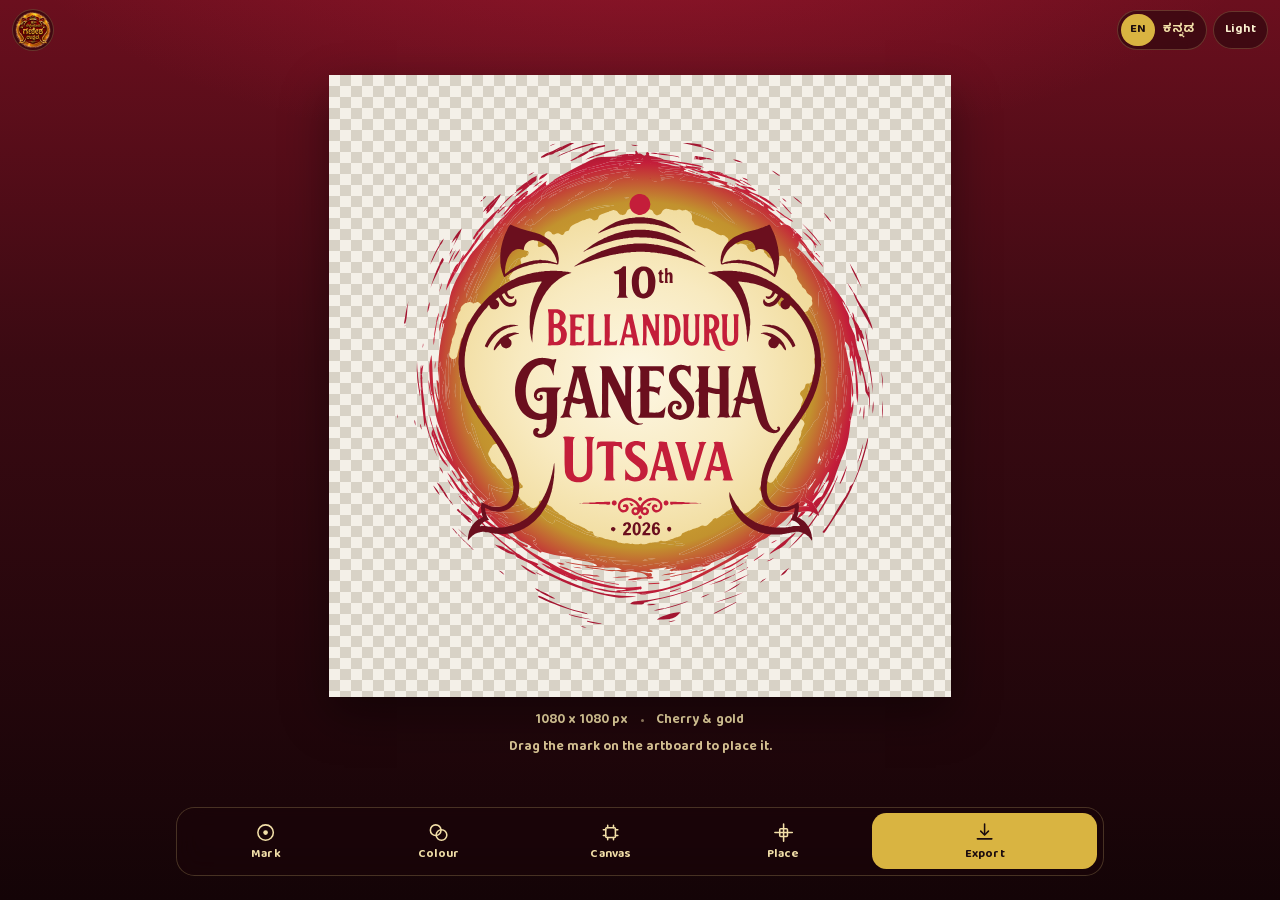
==== commit 81d6d69f: "Update branding and assets for the 10th year of Bellandur Ganesha Utsava - Replaced old logo and ima" ====
--- a/editor/index.html
+++ b/editor/index.html
@@ -9,7 +9,7 @@
       content="Recolour and lay out the Bellandur Ganesha Utsava logo in your browser, then download it as a print-ready vector PDF, PNG or SVG."
     />
     <meta name="theme-color" content="#6B0F1E" />
-    <link rel="icon" href="../imgs/logo-en.svg" type="image/svg+xml" />
+    <link rel="icon" href="../imgs/logo.webp" type="image/webp" />
     <script>
       (function () {
         try {
@@ -28,7 +28,7 @@
   <body data-asset-base="../" data-page="editor">
     <nav class="top-nav" aria-label="Site">
       <a class="nav-brand is-visible" href="../resources/" aria-label="Back to resources">
-        <img data-brand-logo src="../imgs/logo-en.svg" width="3762" height="3762" alt="" />
+        <img data-brand-logo src="../imgs/logo.webp" width="800" height="800" alt="" />
       </a>
       <div class="controls">
         <div class="seg" role="group" aria-label="Language">
